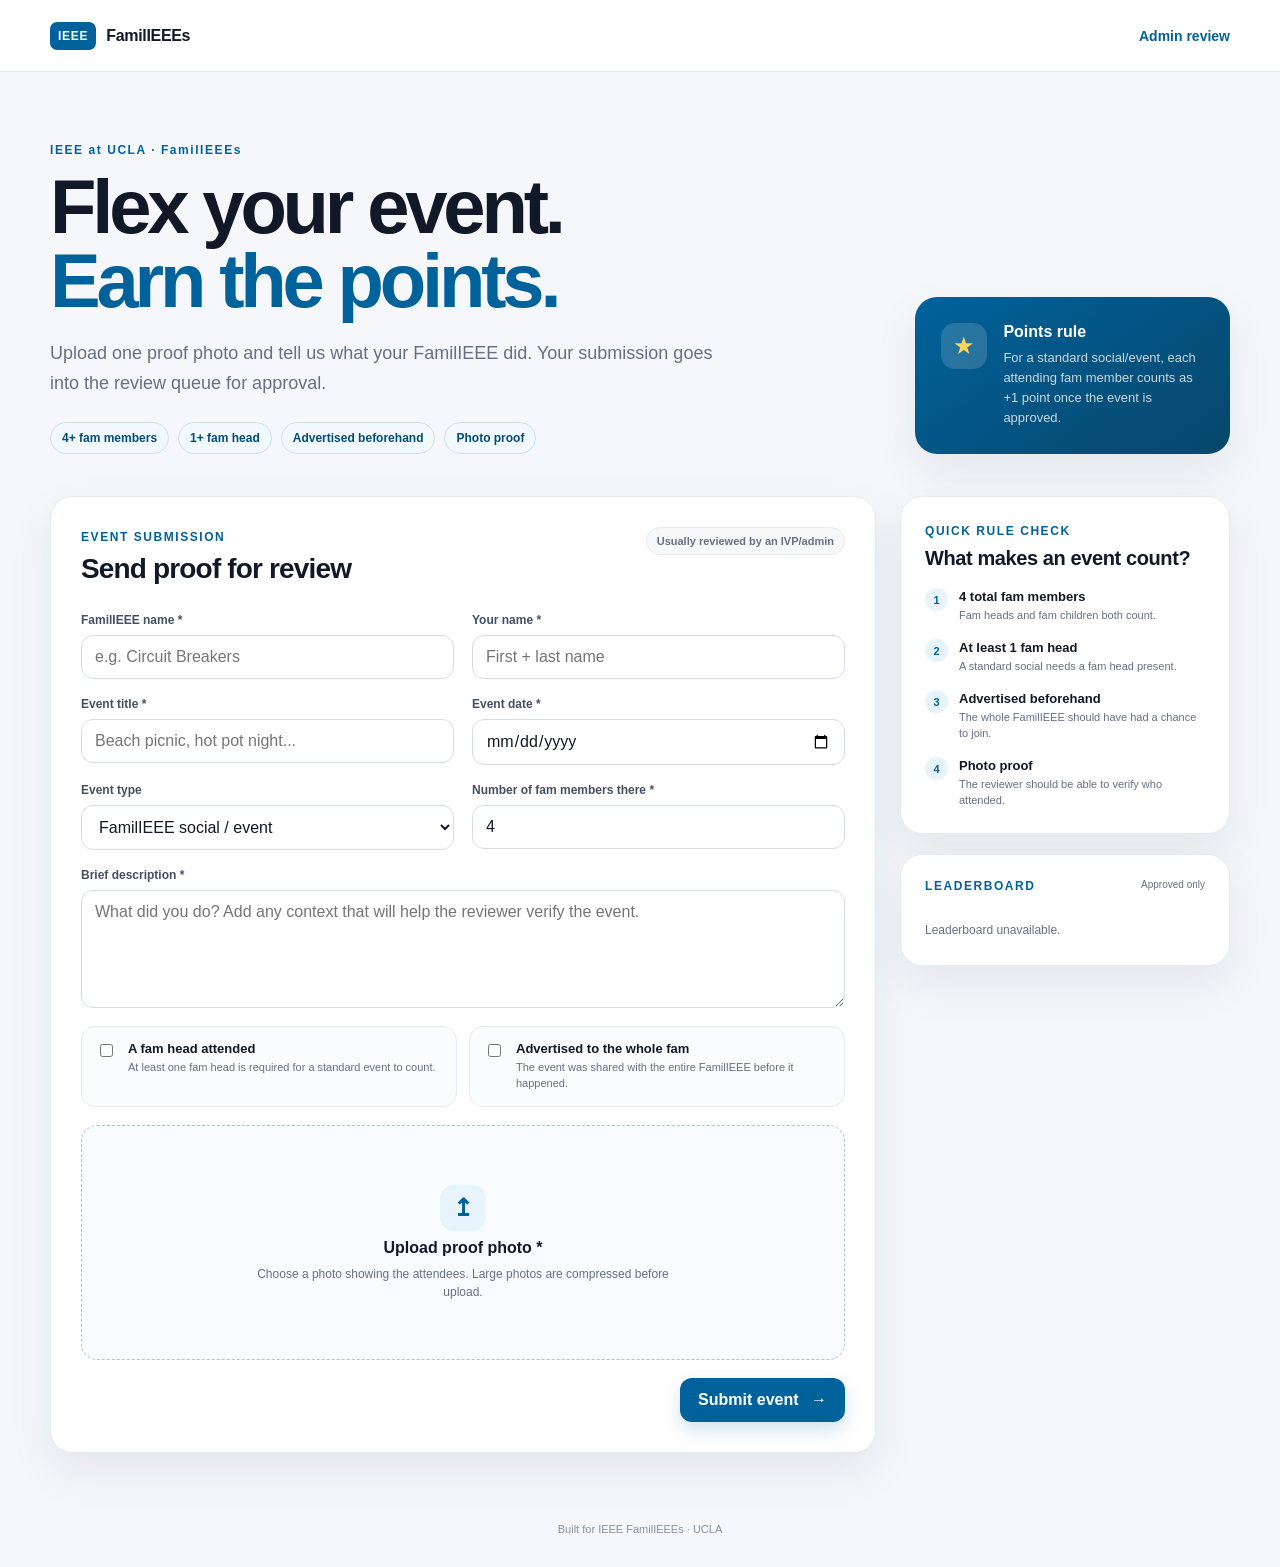
==== templates/index.html @ 9f459972 "Add public submission page" ====
<!doctype html>
<html lang="en">
<head>
  <meta charset="utf-8" />
  <meta name="viewport" content="width=device-width,initial-scale=1" />
  <title>FamilIEEEs — Event Check-In</title>
  <link rel="stylesheet" href="/static/styles.css" />
</head>
<body class="site-body">
  <header class="topbar">
    <a class="brand" href="/">
      <span class="brand-mark">IEEE</span>
      <span>FamilIEEEs</span>
    </a>
    <a class="admin-link" href="/admin">Admin review</a>
  </header>

  <main class="shell">
    <section class="hero">
      <div class="hero-copy">
        <span class="eyebrow">IEEE at UCLA · FamilIEEEs</span>
        <h1>Flex your event.<br><span>Earn the points.</span></h1>
        <p>Upload one proof photo and tell us what your FamilIEEE did. Your submission goes into the review queue for approval.</p>
        <div class="rule-pills">
          <span>4+ fam members</span>
          <span>1+ fam head</span>
          <span>Advertised beforehand</span>
          <span>Photo proof</span>
        </div>
      </div>
      <aside class="score-card">
        <div class="score-icon">★</div>
        <div>
          <strong>Points rule</strong>
          <p>For a standard social/event, each attending fam member counts as +1 point once the event is approved.</p>
        </div>
      </aside>
    </section>

    <section class="content-grid">
      <div class="panel form-panel">
        <div class="panel-heading">
          <div>
            <span class="step-label">EVENT SUBMISSION</span>
            <h2>Send proof for review</h2>
          </div>
          <span class="status-dot">Usually reviewed by an IVP/admin</span>
        </div>

        <form id="submissionForm" class="form-grid">
          <label class="field">
            <span>FamilIEEE name *</span>
            <input name="family_name" required maxlength="120" placeholder="e.g. Circuit Breakers" />
          </label>
          <label class="field">
            <span>Your name *</span>
            <input name="submitter_name" required maxlength="120" placeholder="First + last name" />
          </label>
          <label class="field">
            <span>Event title *</span>
            <input name="event_title" required maxlength="160" placeholder="Beach picnic, hot pot night..." />
          </label>
          <label class="field">
            <span>Event date *</span>
            <input name="event_date" type="date" required />
          </label>
          <label class="field">
            <span>Event type</span>
            <select name="event_type">
              <option value="social">FamilIEEE social / event</option>
              <option value="clubwide">IEEE clubwide event</option>
              <option value="quest">Quest</option>
              <option value="competition">Inter-FamilIEEE competition</option>
              <option value="other">Other</option>
            </select>
          </label>
          <label class="field">
            <span>Number of fam members there *</span>
            <input name="member_count" type="number" min="0" max="100" value="4" required />
          </label>
          <label class="field field-wide">
            <span>Brief description *</span>
            <textarea name="description" required maxlength="1800" rows="5" placeholder="What did you do? Add any context that will help the reviewer verify the event."></textarea>
          </label>

          <div class="check-row field-wide">
            <label class="check-card">
              <input type="checkbox" name="fam_head_present" />
              <span><strong>A fam head attended</strong><small>At least one fam head is required for a standard event to count.</small></span>
            </label>
            <label class="check-card">
              <input type="checkbox" name="advertised_beforehand" />
              <span><strong>Advertised to the whole fam</strong><small>The event was shared with the entire FamilIEEE before it happened.</small></span>
            </label>
          </div>

          <label class="upload field-wide" id="dropZone">
            <input id="photoInput" type="file" accept="image/*" required />
            <div id="uploadPrompt">
              <div class="upload-icon">↥</div>
              <strong>Upload proof photo *</strong>
              <span>Choose a photo showing the attendees. Large photos are compressed before upload.</span>
            </div>
            <img id="photoPreview" alt="Selected proof preview" hidden />
          </label>

          <div class="form-actions field-wide">
            <p id="formMessage" class="form-message" aria-live="polite"></p>
            <button class="primary-btn" id="submitBtn" type="submit">Submit event <span>→</span></button>
          </div>
        </form>
      </div>

      <aside class="sidebar">
        <section class="panel mini-panel">
          <span class="step-label">QUICK RULE CHECK</span>
          <h3>What makes an event count?</h3>
          <ol class="rules-list">
            <li><b>4 total fam members</b><span>Fam heads and fam children both count.</span></li>
            <li><b>At least 1 fam head</b><span>A standard social needs a fam head present.</span></li>
            <li><b>Advertised beforehand</b><span>The whole FamilIEEE should have had a chance to join.</span></li>
            <li><b>Photo proof</b><span>The reviewer should be able to verify who attended.</span></li>
          </ol>
        </section>

        <section class="panel mini-panel leaderboard-panel">
          <div class="mini-heading"><span class="step-label">LEADERBOARD</span><span>Approved only</span></div>
          <div id="leaderboard" class="leaderboard"><div class="empty-state">No approved events yet.</div></div>
        </section>
      </aside>
    </section>
  </main>

  <footer>Built for IEEE FamilIEEEs · UCLA</footer>
  <script src="/static/app.js"></script>
</body>
</html>
---- static/styles.css ----
:root {
  --ink: #111827;
  --muted: #667085;
  --line: #e7eaf0;
  --panel: #ffffff;
  --blue: #00629b;
  --blue-dark: #064b73;
  --blue-soft: #e8f4fb;
  --gold: #f7b500;
  --green: #137a4d;
  --green-soft: #eaf8f0;
  --red: #b42318;
  --red-soft: #fff0ee;
  --bg: #f5f7fa;
  --shadow: 0 18px 45px rgba(20, 43, 68, .08);
  --radius: 22px;
}
* { box-sizing: border-box; }
html { color-scheme: light; }
body { margin: 0; color: var(--ink); font-family: Inter, ui-sans-serif, -apple-system, BlinkMacSystemFont, "Segoe UI", sans-serif; background: var(--bg); }
a { color: inherit; text-decoration: none; }
button, input, textarea, select { font: inherit; }
button { cursor: pointer; }
.topbar { height: 72px; padding: 0 max(24px, calc((100vw - 1180px) / 2)); background: rgba(255,255,255,.94); border-bottom: 1px solid var(--line); display: flex; align-items: center; justify-content: space-between; position: sticky; top: 0; z-index: 30; backdrop-filter: blur(12px); }
.brand { display: inline-flex; gap: 10px; align-items: center; font-weight: 850; letter-spacing: -.02em; }
.brand-mark { background: var(--blue); color: white; padding: 7px 8px; font-size: 12px; letter-spacing: .06em; border-radius: 7px; }
.admin-link, .admin-nav a { color: var(--blue); font-size: 14px; font-weight: 750; }
.shell { width: min(1180px, calc(100% - 40px)); margin: 0 auto; }
.hero { display: grid; grid-template-columns: 1.45fr .55fr; gap: 36px; padding: 68px 0 42px; align-items: end; }
.eyebrow, .step-label { color: var(--blue); font-size: 12px; font-weight: 850; letter-spacing: .13em; }
.hero h1 { font-size: clamp(44px, 6.2vw, 76px); line-height: .98; letter-spacing: -.055em; margin: 12px 0 20px; max-width: 760px; }
.hero h1 span { color: var(--blue); }
.hero-copy > p { max-width: 690px; color: var(--muted); font-size: 18px; line-height: 1.65; margin: 0 0 24px; }
.rule-pills { display: flex; flex-wrap: wrap; gap: 9px; }
.rule-pills span { border: 1px solid #cbe2ef; background: #f2f9fd; color: var(--blue-dark); border-radius: 999px; padding: 8px 11px; font-size: 12px; font-weight: 750; }
.score-card { background: linear-gradient(145deg, #00629b, #08466a); color: white; border-radius: var(--radius); padding: 26px; box-shadow: var(--shadow); display: flex; gap: 16px; }
.score-icon { width: 46px; height: 46px; border-radius: 14px; flex: 0 0 46px; background: rgba(255,255,255,.15); display: grid; place-items: center; color: #ffd65a; font-size: 24px; }
.score-card strong { font-size: 16px; }
.score-card p { margin: 7px 0 0; color: rgba(255,255,255,.78); font-size: 13px; line-height: 1.55; }
.content-grid { display: grid; grid-template-columns: minmax(0, 1fr) 330px; gap: 24px; padding-bottom: 70px; align-items: start; }
.panel { background: var(--panel); border: 1px solid var(--line); border-radius: var(--radius); box-shadow: var(--shadow); }
.form-panel { padding: 30px; }
.panel-heading, .mini-heading { display: flex; align-items: start; justify-content: space-between; gap: 20px; }
.panel-heading h2 { font-size: 28px; letter-spacing: -.03em; margin: 8px 0 0; }
.status-dot { background: #f7f8fa; border: 1px solid var(--line); border-radius: 999px; padding: 7px 10px; color: var(--muted); font-size: 11px; font-weight: 700; }
.form-grid { display: grid; grid-template-columns: 1fr 1fr; gap: 18px; margin-top: 28px; }
.field { display: flex; flex-direction: column; gap: 8px; }
.field > span { font-size: 12px; color: #445062; font-weight: 760; }
.field input, .field textarea, .field select, .search-input { width: 100%; border: 1px solid #d7dce4; border-radius: 12px; padding: 12px 13px; background: #fff; color: var(--ink); outline: none; transition: .15s; }
.field input:focus, .field textarea:focus, .field select:focus, .search-input:focus { border-color: #80b9da; box-shadow: 0 0 0 4px rgba(0,98,155,.08); }
.field textarea { resize: vertical; min-height: 118px; }
.field-wide { grid-column: 1 / -1; }
.check-row { display: grid; grid-template-columns: 1fr 1fr; gap: 12px; }
.check-card { display: flex; gap: 12px; align-items: flex-start; border: 1px solid var(--line); background: #fbfcfd; border-radius: 14px; padding: 14px; cursor: pointer; }
.check-card input { margin-top: 3px; accent-color: var(--blue); }
.check-card span { display: flex; flex-direction: column; gap: 4px; }
.check-card strong { font-size: 13px; }
.check-card small { color: var(--muted); line-height: 1.45; font-size: 11px; }
.upload { min-height: 235px; border: 1.5px dashed #a9c7d9; background: #f8fcff; border-radius: 16px; display: grid; place-items: center; overflow: hidden; position: relative; cursor: pointer; }
.upload input { position: absolute; width: 1px; height: 1px; opacity: 0; }
#uploadPrompt { text-align: center; padding: 30px; display: flex; flex-direction: column; align-items: center; gap: 8px; }
#uploadPrompt span { color: var(--muted); max-width: 440px; font-size: 12px; line-height: 1.5; }
.upload-icon { width: 46px; height: 46px; border-radius: 14px; display: grid; place-items: center; background: var(--blue-soft); color: var(--blue); font-size: 24px; font-weight: 800; }
#photoPreview { width: 100%; max-height: 430px; object-fit: cover; }
.form-actions { display: flex; justify-content: space-between; align-items: center; gap: 16px; }
.form-message { margin: 0; min-height: 19px; color: var(--muted); font-size: 12px; line-height: 1.5; }
.form-message.success { color: var(--green); font-weight: 700; }
.form-message.error { color: var(--red); font-weight: 700; }
.primary-btn { border: 0; border-radius: 12px; padding: 13px 18px; background: var(--blue); color: #fff; font-weight: 800; box-shadow: 0 8px 18px rgba(0,98,155,.18); }
.primary-btn:hover { background: var(--blue-dark); }
.primary-btn:disabled { opacity: .65; cursor: progress; }
.primary-btn span { margin-left: 8px; }
.sidebar { display: flex; flex-direction: column; gap: 20px; }
.mini-panel { padding: 24px; }
.mini-panel h3 { font-size: 20px; letter-spacing: -.02em; margin: 8px 0 19px; }
.rules-list { list-style: none; padding: 0; margin: 0; display: flex; flex-direction: column; gap: 16px; counter-reset: r; }
.rules-list li { position: relative; padding-left: 34px; display: flex; flex-direction: column; gap: 4px; counter-increment: r; }
.rules-list li:before { content: counter(r); position: absolute; left: 0; top: -1px; width: 23px; height: 23px; border-radius: 50%; display: grid; place-items: center; background: var(--blue-soft); color: var(--blue); font-size: 11px; font-weight: 850; }
.rules-list b { font-size: 13px; }
.rules-list span { color: var(--muted); font-size: 11px; line-height: 1.45; }
.mini-heading > span:last-child { color: var(--muted); font-size: 10px; }
.leaderboard { margin-top: 14px; }
.leader-row { display: grid; grid-template-columns: 28px 1fr auto; gap: 8px; align-items: center; padding: 11px 0; border-bottom: 1px solid var(--line); }
.leader-row:last-child { border-bottom: 0; }
.rank { width: 23px; height: 23px; border-radius: 7px; background: #f1f3f6; display: grid; place-items: center; font-size: 10px; font-weight: 800; color: #596579; }
.leader-family { font-size: 12px; font-weight: 750; overflow: hidden; text-overflow: ellipsis; white-space: nowrap; }
.leader-row strong { color: var(--blue); font-size: 12px; }
.empty-state { color: var(--muted); font-size: 12px; padding: 16px 0 4px; }
footer { text-align: center; color: #8791a2; font-size: 11px; padding: 0 20px 32px; }

.login-body { min-height: 100vh; display: grid; place-items: center; padding: 24px; background: radial-gradient(circle at 20% 10%, #e8f4fb, transparent 34%), var(--bg); }
.login-card { width: min(440px, 100%); background: white; border: 1px solid var(--line); box-shadow: var(--shadow); border-radius: 26px; padding: 34px; text-align: center; }
.centered { justify-content: center; margin-bottom: 34px; }
.lock-icon { width: 52px; height: 52px; margin: 0 auto 18px; border-radius: 16px; display: grid; place-items: center; background: var(--blue-soft); color: var(--blue); font-size: 27px; font-weight: 900; }
.login-card h1 { margin: 8px 0 10px; letter-spacing: -.035em; }
.login-card > p { color: var(--muted); font-size: 13px; line-height: 1.6; margin: 0 0 24px; }
.login-form { text-align: left; display: flex; flex-direction: column; gap: 14px; }
.full { width: 100%; }

.admin-shell { width: min(1240px, calc(100% - 40px)); margin: 0 auto; padding: 48px 0 72px; }
.admin-nav { display: flex; align-items: center; gap: 14px; }
.ghost-btn { border: 1px solid var(--line); background: white; border-radius: 10px; padding: 8px 11px; font-size: 12px; font-weight: 750; color: #445062; }
.admin-heading { display: flex; justify-content: space-between; align-items: end; gap: 28px; margin-bottom: 30px; }
.admin-heading h1 { font-size: 42px; letter-spacing: -.045em; margin: 7px 0 6px; }
.admin-heading p { margin: 0; color: var(--muted); font-size: 14px; }
.summary-cards { display: flex; gap: 10px; }
.summary-cards > div { width: 105px; padding: 14px; background: white; border: 1px solid var(--line); border-radius: 14px; }
.summary-cards span { display: block; font-size: 10px; color: var(--muted); margin-bottom: 7px; }
.summary-cards strong { font-size: 25px; letter-spacing: -.03em; }
.admin-toolbar { display: flex; justify-content: space-between; align-items: center; gap: 18px; margin-bottom: 18px; }
.filter-tabs { display: flex; padding: 4px; background: #e9edf2; border-radius: 12px; }
.filter-tabs button { border: 0; background: transparent; color: #596579; border-radius: 9px; padding: 8px 13px; font-size: 12px; font-weight: 750; }
.filter-tabs button.active { background: white; color: var(--blue); box-shadow: 0 2px 8px rgba(33,47,61,.08); }
.search-input { width: min(320px, 42vw); background: white; }
.submission-list { display: flex; flex-direction: column; gap: 17px; }
.submission-card { display: grid; grid-template-columns: 320px minmax(0, 1fr); gap: 0; background: white; border: 1px solid var(--line); border-radius: 20px; overflow: hidden; box-shadow: 0 11px 28px rgba(20,43,68,.055); transition: opacity .18s; }
.submission-card.saving { opacity: .5; pointer-events: none; }
.proof-wrap { background: #e9eef2; min-height: 330px; }
.proof-photo { width: 100%; height: 100%; min-height: 330px; object-fit: cover; display: block; }
.submission-main { padding: 24px; }
.submission-topline { display: flex; justify-content: space-between; gap: 14px; }
.family-badge { display: inline-block; background: var(--blue-soft); color: var(--blue); border-radius: 999px; padding: 5px 8px; font-size: 10px; font-weight: 850; }
.event-title { font-size: 24px; letter-spacing: -.03em; margin: 8px 0 0; }
.review-status { height: fit-content; border-radius: 999px; padding: 6px 9px; font-size: 10px; font-weight: 850; text-transform: uppercase; letter-spacing: .07em; }
.review-status.pending { background: #fff6d8; color: #885d00; }
.review-status.approved { background: var(--green-soft); color: var(--green); }
.review-status.denied { background: var(--red-soft); color: var(--red); }
.event-description { color: #5d6878; line-height: 1.6; font-size: 13px; margin: 14px 0 18px; }
.meta-grid { display: grid; grid-template-columns: repeat(4, minmax(0, 1fr)); gap: 12px; padding: 14px 0; border-top: 1px solid var(--line); border-bottom: 1px solid var(--line); }
.meta-grid div { min-width: 0; }
.meta-grid span { display: block; color: #8992a0; font-size: 9px; text-transform: uppercase; letter-spacing: .08em; margin-bottom: 4px; }
.meta-grid strong { display: block; font-size: 12px; overflow: hidden; text-overflow: ellipsis; white-space: nowrap; }
.rule-checks { display: flex; gap: 7px; flex-wrap: wrap; margin: 16px 0; }
.rule { padding: 6px 8px; border-radius: 8px; font-size: 10px; font-weight: 750; }
.rule.ok { background: var(--green-soft); color: var(--green); }
.rule.bad { background: var(--red-soft); color: var(--red); }
.review-controls { display: grid; grid-template-columns: 120px minmax(160px,1fr) auto; gap: 10px; align-items: end; }
.review-controls .field input { padding: 9px 10px; font-size: 12px; }
.review-buttons { display: flex; gap: 8px; }
.approve-btn, .deny-btn { border-radius: 10px; padding: 10px 13px; font-weight: 800; font-size: 12px; }
.approve-btn { border: 1px solid #a4d6bb; background: var(--green-soft); color: var(--green); }
.deny-btn { border: 1px solid #efb7b1; background: var(--red-soft); color: var(--red); }
.loading-state, .empty-admin { padding: 45px; background: white; border: 1px solid var(--line); border-radius: 18px; text-align: center; color: var(--muted); }
.empty-admin { display: flex; flex-direction: column; gap: 5px; }
.empty-admin strong { color: var(--ink); }
.empty-admin span { font-size: 12px; }

@media (max-width: 920px) {
  .hero { grid-template-columns: 1fr; }
  .score-card { max-width: 520px; }
  .content-grid { grid-template-columns: 1fr; }
  .sidebar { display: grid; grid-template-columns: 1fr 1fr; }
  .submission-card { grid-template-columns: 260px minmax(0,1fr); }
  .meta-grid { grid-template-columns: 1fr 1fr; }
  .review-controls { grid-template-columns: 110px 1fr; }
  .review-buttons { grid-column: 1 / -1; justify-content: flex-end; }
}
@media (max-width: 680px) {
  .shell, .admin-shell { width: min(100% - 24px, 1180px); }
  .topbar { padding-inline: 16px; }
  .hero { padding-top: 42px; }
  .hero h1 { font-size: 49px; }
  .content-grid { gap: 14px; }
  .form-panel { padding: 20px; }
  .form-grid { grid-template-columns: 1fr; }
  .field-wide { grid-column: auto; }
  .check-row { grid-template-columns: 1fr; }
  .sidebar { grid-template-columns: 1fr; }
  .form-actions { align-items: stretch; flex-direction: column; }
  .primary-btn { width: 100%; }
  .admin-heading { align-items: stretch; flex-direction: column; }
  .summary-cards { width: 100%; }
  .summary-cards > div { flex: 1; width: auto; }
  .admin-toolbar { align-items: stretch; flex-direction: column; }
  .filter-tabs { overflow-x: auto; }
  .search-input { width: 100%; }
  .submission-card { grid-template-columns: 1fr; }
  .proof-wrap, .proof-photo { min-height: 250px; max-height: 330px; }
  .meta-grid { grid-template-columns: 1fr 1fr; }
  .review-controls { grid-template-columns: 1fr; }
  .review-buttons { grid-column: auto; }
  .review-buttons button { flex: 1; }
}
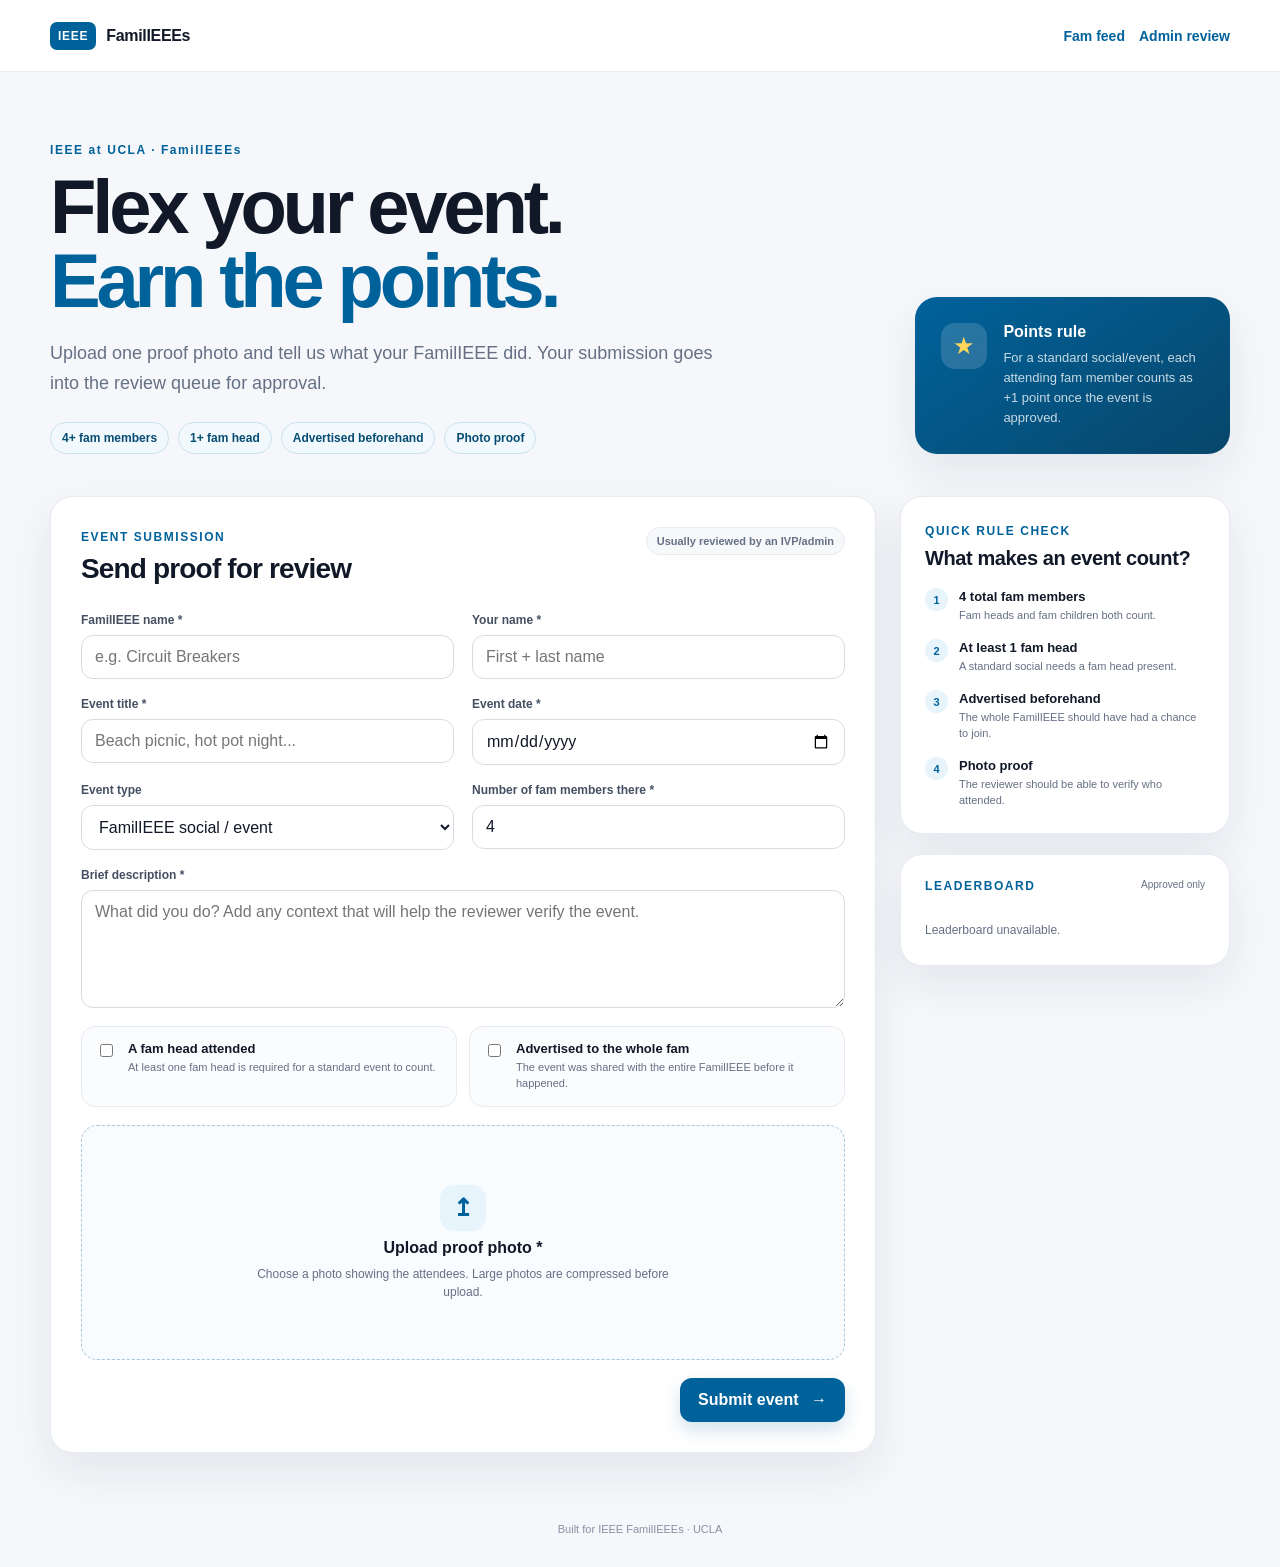
==== commit 4ca1d920: "Link submission page to Fam feed" ====
--- a/templates/index.html
+++ b/templates/index.html
@@ -12,7 +12,7 @@
       <span class="brand-mark">IEEE</span>
       <span>FamilIEEEs</span>
     </a>
-    <a class="admin-link" href="/admin">Admin review</a>
+    <nav class="admin-nav"><a href="/media">Fam feed</a><a href="/admin">Admin review</a></nav>
   </header>
 
   <main class="shell">
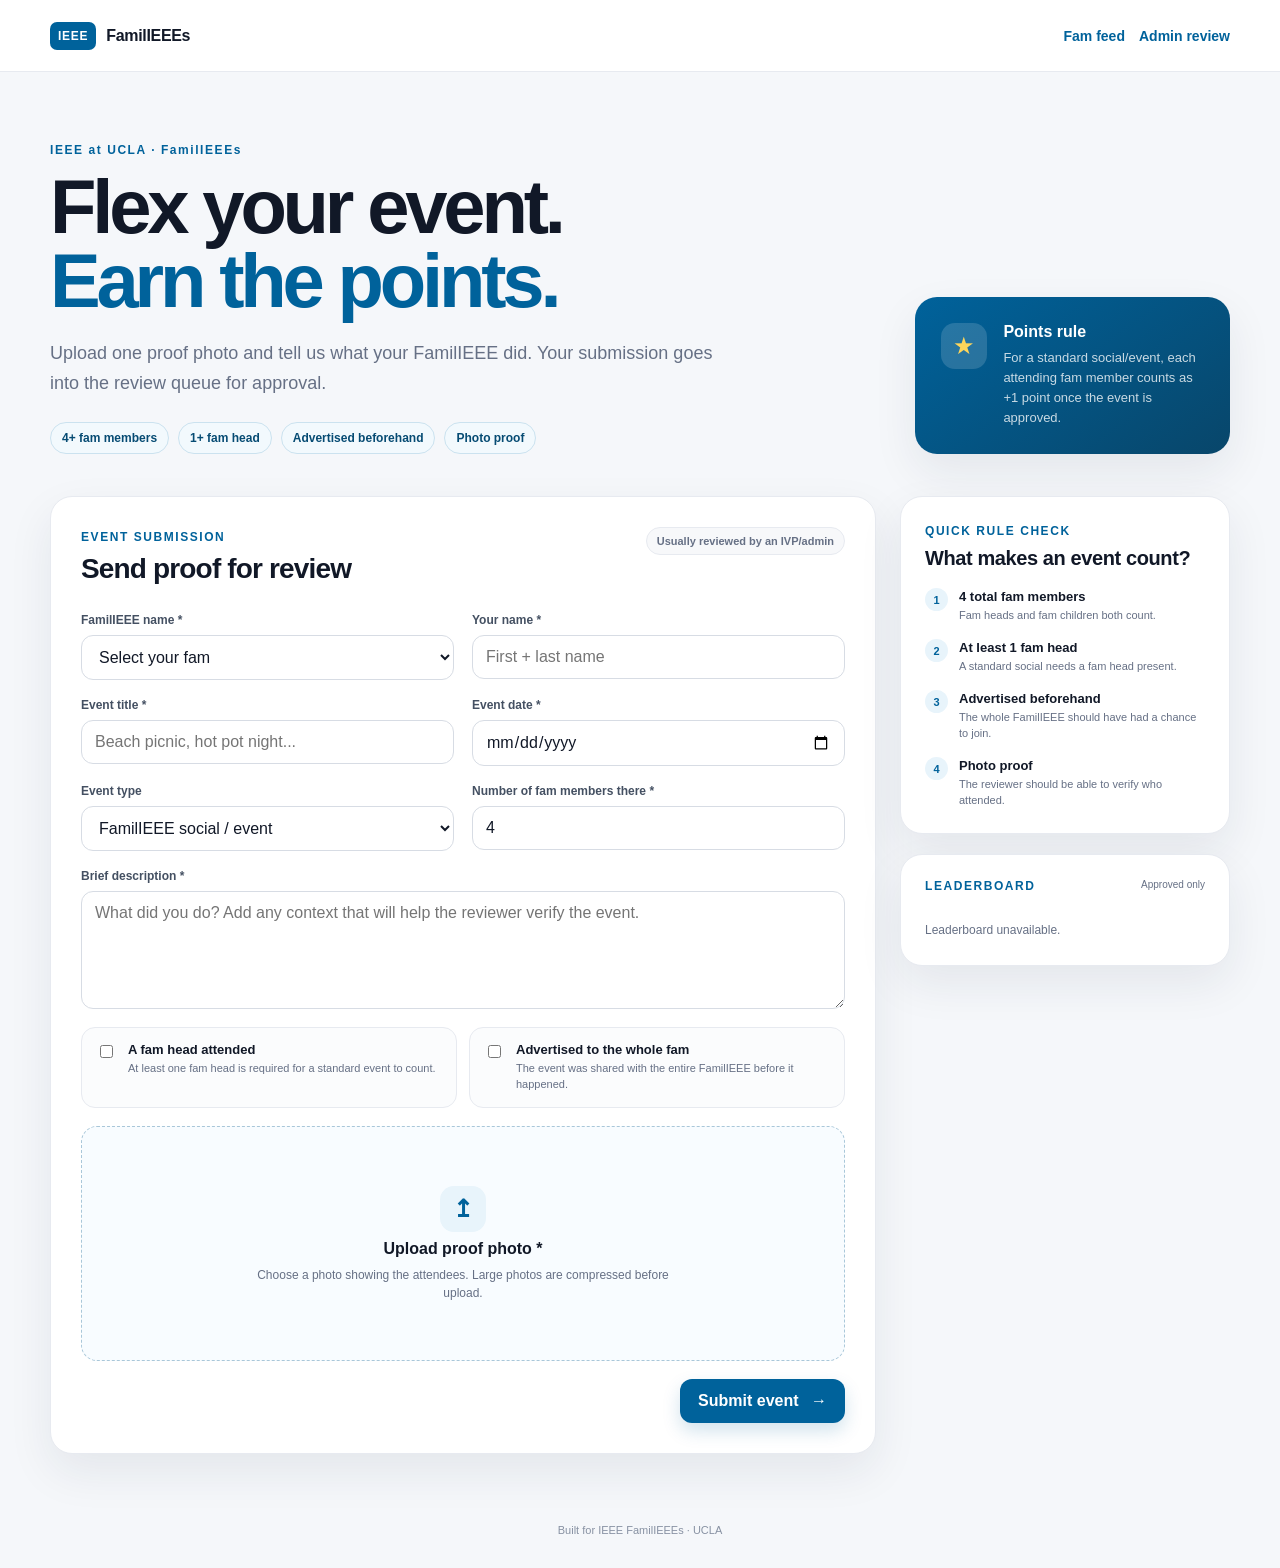
==== commit 226ca9e6: "Replace family name input with six family dropdown options" ====
--- a/templates/index.html
+++ b/templates/index.html
@@ -50,7 +50,7 @@
         <form id="submissionForm" class="form-grid">
           <label class="field">
             <span>FamilIEEE name *</span>
-            <input name="family_name" required maxlength="120" placeholder="e.g. Circuit Breakers" />
+            <select name="family_name" required><option value="" disabled selected>Select your fam</option><option value="GARGANTUA!">GARGANTUA!</option><option value="Mixed Signal">Mixed Signal</option><option value="Bits and Bites">Bits and Bites</option><option value="BrokIEEEs">BrokIEEEs</option><option value="FAMMERLY">FAMMERLY</option><option value="The Kevins">The Kevins</option></select>
           </label>
           <label class="field">
             <span>Your name *</span>
